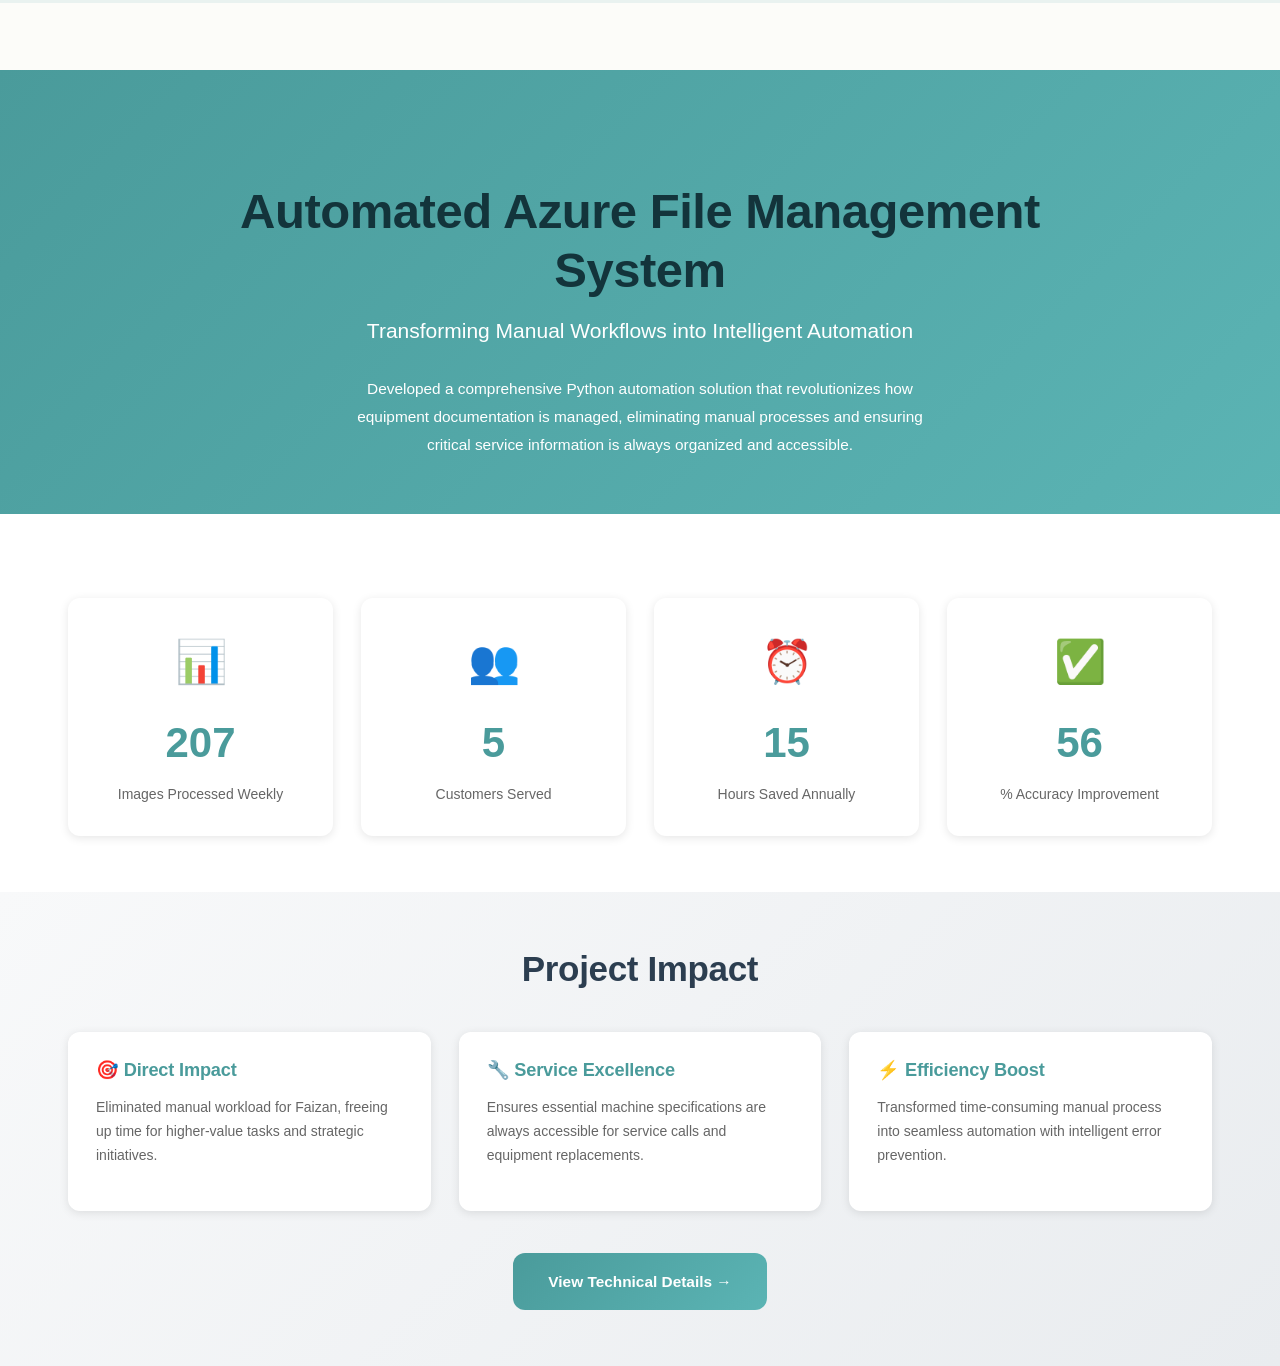
==== azure-automation-showcase/index.html @ 338d159a "Initial commit: Add presentation website files" ====
<!DOCTYPE html>
<html lang="en">
<head>
    <meta charset="UTF-8">
    <meta name="viewport" content="width=device-width, initial-scale=1.0">
    <title>Azure Automation Project - Internship Portfolio</title>
    <link rel="stylesheet" href="style.css">
</head>
<body>

    <!-- Page 1: Project Overview -->
    <main class="page page--overview" id="overview">
        <!-- Hero Section -->
        <section class="hero">
            <div class="container">
                <div class="hero__content">
                    <h1 class="hero__title animate-fade-up">
                        Automated Azure File Management System
                    </h1>
                    <p class="hero__subtitle animate-fade-up delay-1">
                        Transforming Manual Workflows into Intelligent Automation
                    </p>
                    <p class="hero__description animate-fade-up delay-2">
                        Developed a comprehensive Python automation solution that revolutionizes how equipment documentation is managed, eliminating manual processes and ensuring critical service information is always organized and accessible.
                    </p>
                </div>
            </div>
        </section>

        <!-- Metrics Section -->
        <section class="metrics">
            <div class="container">
                <div class="metrics__grid">
                    <div class="metric-card animate-scale-up">
                        <div class="metric-card__icon">📊</div>
                        <div class="metric-card__value" data-target="350">0</div>
                        <div class="metric-card__label">Images Processed Weekly</div>
                    </div>
                    <div class="metric-card animate-scale-up delay-1">
                        <div class="metric-card__icon">👥</div>
                        <div class="metric-card__value" data-target="10">0</div>
                        <div class="metric-card__label">Customers Served</div>
                    </div>
                    <div class="metric-card animate-scale-up delay-2">
                        <div class="metric-card__icon">⏰</div>
                        <div class="metric-card__value" data-target="26">0</div>
                        <div class="metric-card__label">Hours Saved Annually</div>
                    </div>
                    <div class="metric-card animate-scale-up delay-3">
                        <div class="metric-card__icon">✅</div>
                        <div class="metric-card__value" data-target="100">0</div>
                        <div class="metric-card__label">% Accuracy Improvement</div>
                    </div>
                </div>
            </div>
        </section>

        <!-- Project Summary -->
        <section class="summary">
            <div class="container">
                <div class="summary__content">
                    <h2 class="summary__title animate-fade-up">Project Impact</h2>
                    <div class="summary__grid">
                        <div class="impact-card animate-slide-right">
                            <h3>🎯 Direct Impact</h3>
                            <p>Eliminated manual workload for Faizan, freeing up time for higher-value tasks and strategic initiatives.</p>
                        </div>
                        <div class="impact-card animate-slide-right delay-1">
                            <h3>🔧 Service Excellence</h3>
                            <p>Ensures essential machine specifications are always accessible for service calls and equipment replacements.</p>
                        </div>
                        <div class="impact-card animate-slide-right delay-2">
                            <h3>⚡ Efficiency Boost</h3>
                            <p>Transformed time-consuming manual process into seamless automation with intelligent error prevention.</p>
                        </div>
                    </div>
                    <div class="summary__cta">
                        <button class="btn btn--primary btn--lg" data-navigate="technical">
                            View Technical Details →
                        </button>
                    </div>
                </div>
            </div>
        </section>
    </main>

    <!-- Page 2: Technical Details -->
    <main class="page page--technical hidden" id="technical">
        <!-- Technical Implementation -->
        <section class="technical-hero">
            <div class="container">
                <div class="technical-hero__content">
                    <h1 class="technical-hero__title animate-fade-up">
                        Technical Implementation
                    </h1>
                    <p class="technical-hero__subtitle animate-fade-up delay-1">
                        Modern Python automation with Azure integration
                    </p>
                </div>
            </div>
        </section>

        <!-- Process Flow -->
        <section class="process-flow">
            <div class="container">
                <h2 class="section-title animate-fade-up">Automation Workflow</h2>
                <div class="flow-container">
                    <div class="flow-step animate-slide-up" data-step="1">
                        <div class="flow-step__icon">📅</div>
                        <div class="flow-step__content">
                            <h3>Weekly Trigger</h3>
                            <p>Task Scheduler activates Python automation script</p>
                        </div>
                    </div>
                    <div class="flow-arrow animate-fade-in delay-1">↓</div>
                    <div class="flow-step animate-slide-up delay-1" data-step="2">
                        <div class="flow-step__icon">☁️</div>
                        <div class="flow-step__content">
                            <h3>Azure Connection</h3>
                            <p>Secure connection established with Azure storage</p>
                        </div>
                    </div>
                    <div class="flow-arrow animate-fade-in delay-2">↓</div>
                    <div class="flow-step animate-slide-up delay-2" data-step="3">
                        <div class="flow-step__icon">📥</div>
                        <div class="flow-step__content">
                            <h3>Download Process</h3>
                            <p>Equipment images downloaded (300-400 per week)</p>
                        </div>
                    </div>
                    <div class="flow-arrow animate-fade-in delay-3">↓</div>
                    <div class="flow-step animate-slide-up delay-3" data-step="4">
                        <div class="flow-step__icon">🧠</div>
                        <div class="flow-step__content">
                            <h3>Intelligent Sorting</h3>
                            <p>Automated organization by customer (9-10 clients)</p>
                        </div>
                    </div>
                    <div class="flow-arrow animate-fade-in delay-4">↓</div>
                    <div class="flow-step animate-slide-up delay-4" data-step="5">
                        <div class="flow-step__icon">📁</div>
                        <div class="flow-step__content">
                            <h3>G-Drive Upload</h3>
                            <p>Organized upload to customer-specific folders</p>
                        </div>
                    </div>
                </div>
            </div>
        </section>

        <!-- Before vs After -->
        <section class="comparison">
            <div class="container">
                <h2 class="section-title animate-fade-up">Before vs After</h2>
                <div class="comparison__grid">
                    <div class="comparison__card comparison__card--before animate-slide-left">
                        <h3 style="color: #333;">❌ Manual Process</h3>
                        <ul>
                            <li>30 minutes per iteration</li>
                            <li>Prone to human error</li>
                            <li>Consumed valuable time</li>
                            <li>Inconsistent organization</li>
                            <li>Risk of misplaced files</li>
                        </ul>
                    </div>
                    <div class="comparison__arrow animate-fade-in delay-1">→</div>
                    <div class="comparison__card comparison__card--after animate-slide-right delay-1">
                        <h3 style="color: #333;">✅ Automated Solution</h3>
                        <ul>
                            <li>Fully automated process</li>
                            <li>100% accuracy guaranteed</li>
                            <li>26 hours saved annually</li>
                            <li>Consistent file organization</li>
                            <li>Reliable business continuity</li>
                        </ul>
                    </div>
                </div>
            </div>
        </section>

        <!-- Outcomes -->
        <section class="outcomes">
            <div class="container">
                <div class="outcomes__cta">
                    <button class="btn btn--outline btn--lg" data-navigate="overview">
                        ← Back to Overview
                    </button>
                </div>
            </div>
        </section>
    </main>

    <script src="app.js"></script>
</body>
</html>
---- azure-automation-showcase/style.css ----
:root {
  /* Colors */
  --color-background: rgba(252, 252, 249, 1);
  --color-surface: rgba(255, 255, 253, 1);
  --color-text: rgba(19, 52, 59, 1);
  --color-text-secondary: rgba(98, 108, 113, 1);
  --color-primary: rgba(33, 128, 141, 1);
  --color-primary-hover: rgba(29, 116, 128, 1);
  --color-primary-active: rgba(26, 104, 115, 1);
  --color-secondary: rgba(94, 82, 64, 0.12);
  --color-secondary-hover: rgba(94, 82, 64, 0.2);
  --color-secondary-active: rgba(94, 82, 64, 0.25);
  --color-border: rgba(94, 82, 64, 0.2);
  --color-btn-primary-text: rgba(252, 252, 249, 1);
  --color-card-border: rgba(94, 82, 64, 0.12);
  --color-card-border-inner: rgba(94, 82, 64, 0.12);
  --color-error: rgba(192, 21, 47, 1);
  --color-success: rgba(33, 128, 141, 1);
  --color-warning: rgba(168, 75, 47, 1);
  --color-info: rgba(98, 108, 113, 1);
  --color-focus-ring: rgba(33, 128, 141, 0.4);
  --color-select-caret: rgba(19, 52, 59, 0.8);

  /* Common style patterns */
  --focus-ring: 0 0 0 3px var(--color-focus-ring);
  --focus-outline: 2px solid var(--color-primary);
  --status-bg-opacity: 0.15;
  --status-border-opacity: 0.25;
  --select-caret-light: url("data:image/svg+xml,%3Csvg xmlns='http://www.w3.org/2000/svg' width='16' height='16' viewBox='0 0 24 24' fill='none' stroke='%23134252' stroke-width='2' stroke-linecap='round' stroke-linejoin='round'%3E%3Cpolyline points='6 9 12 15 18 9'%3E%3C/polyline%3E%3C/svg%3E");
  --select-caret-dark: url("data:image/svg+xml,%3Csvg xmlns='http://www.w3.org/2000/svg' width='16' height='16' viewBox='0 0 24 24' fill='none' stroke='%23f5f5f5' stroke-width='2' stroke-linecap='round' stroke-linejoin='round'%3E%3Cpolyline points='6 9 12 15 18 9'%3E%3C/polyline%3E%3C/svg%3E");

  /* RGB versions for opacity control */
  --color-success-rgb: 33, 128, 141;
  --color-error-rgb: 192, 21, 47;
  --color-warning-rgb: 168, 75, 47;
  --color-info-rgb: 98, 108, 113;

  /* Typography */
  --font-family-base: "FKGroteskNeue", "Geist", "Inter", -apple-system,
    BlinkMacSystemFont, "Segoe UI", Roboto, sans-serif;
  --font-family-mono: "Berkeley Mono", ui-monospace, SFMono-Regular, Menlo,
    Monaco, Consolas, monospace;
  --font-size-xs: 11px;
  --font-size-sm: 12px;
  --font-size-base: 14px;
  --font-size-md: 14px;
  --font-size-lg: 16px;
  --font-size-xl: 18px;
  --font-size-2xl: 20px;
  --font-size-3xl: 24px;
  --font-size-4xl: 30px;
  --font-weight-normal: 400;
  --font-weight-medium: 500;
  --font-weight-semibold: 550;
  --font-weight-bold: 600;
  --line-height-tight: 1.2;
  --line-height-normal: 1.5;
  --letter-spacing-tight: -0.01em;

  /* Spacing */
  --space-0: 0;
  --space-1: 1px;
  --space-2: 2px;
  --space-4: 4px;
  --space-6: 6px;
  --space-8: 8px;
  --space-10: 10px;
  --space-12: 12px;
  --space-16: 16px;
  --space-20: 20px;
  --space-24: 24px;
  --space-32: 32px;

  /* Border Radius */
  --radius-sm: 6px;
  --radius-base: 8px;
  --radius-md: 10px;
  --radius-lg: 12px;
  --radius-full: 9999px;

  /* Shadows */
  --shadow-xs: 0 1px 2px rgba(0, 0, 0, 0.02);
  --shadow-sm: 0 1px 3px rgba(0, 0, 0, 0.04), 0 1px 2px rgba(0, 0, 0, 0.02);
  --shadow-md: 0 4px 6px -1px rgba(0, 0, 0, 0.04),
    0 2px 4px -1px rgba(0, 0, 0, 0.02);
  --shadow-lg: 0 10px 15px -3px rgba(0, 0, 0, 0.04),
    0 4px 6px -2px rgba(0, 0, 0, 0.02);
  --shadow-inset-sm: inset 0 1px 0 rgba(255, 255, 255, 0.15),
    inset 0 -1px 0 rgba(0, 0, 0, 0.03);

  /* Animation */
  --duration-fast: 150ms;
  --duration-normal: 250ms;
  --ease-standard: cubic-bezier(0.16, 1, 0.3, 1);

  /* Layout */
  --container-sm: 640px;
  --container-md: 768px;
  --container-lg: 1024px;
  --container-xl: 1280px;
}

/* Dark mode colors */
@media (prefers-color-scheme: dark) {
  :root {
    --color-background: rgba(31, 33, 33, 1);
    --color-surface: rgba(38, 40, 40, 1);
    --color-text: rgba(245, 245, 245, 1);
    --color-text-secondary: rgba(167, 169, 169, 0.7);
    --color-primary: rgba(50, 184, 198, 1);
    --color-primary-hover: rgba(45, 166, 178, 1);
    --color-primary-active: rgba(41, 150, 161, 1);
    --color-secondary: rgba(119, 124, 124, 0.15);
    --color-secondary-hover: rgba(119, 124, 124, 0.25);
    --color-secondary-active: rgba(119, 124, 124, 0.3);
    --color-border: rgba(119, 124, 124, 0.3);
    --color-error: rgba(255, 84, 89, 1);
    --color-success: rgba(50, 184, 198, 1);
    --color-warning: rgba(230, 129, 97, 1);
    --color-info: rgba(167, 169, 169, 1);
    --color-focus-ring: rgba(50, 184, 198, 0.4);
    --color-btn-primary-text: rgba(19, 52, 59, 1);
    --color-card-border: rgba(119, 124, 124, 0.2);
    --color-card-border-inner: rgba(119, 124, 124, 0.15);
    --shadow-inset-sm: inset 0 1px 0 rgba(255, 255, 255, 0.1),
      inset 0 -1px 0 rgba(0, 0, 0, 0.15);
    --button-border-secondary: rgba(119, 124, 124, 0.2);
    --color-border-secondary: rgba(119, 124, 124, 0.2);
    --color-select-caret: rgba(245, 245, 245, 0.8);

    /* Common style patterns - updated for dark mode */
    --focus-ring: 0 0 0 3px var(--color-focus-ring);
    --focus-outline: 2px solid var(--color-primary);
    --status-bg-opacity: 0.15;
    --status-border-opacity: 0.25;
    --select-caret-light: url("data:image/svg+xml,%3Csvg xmlns='http://www.w3.org/2000/svg' width='16' height='16' viewBox='0 0 24 24' fill='none' stroke='%23134252' stroke-width='2' stroke-linecap='round' stroke-linejoin='round'%3E%3Cpolyline points='6 9 12 15 18 9'%3E%3C/polyline%3E%3C/svg%3E");
    --select-caret-dark: url("data:image/svg+xml,%3Csvg xmlns='http://www.w3.org/2000/svg' width='16' height='16' viewBox='0 0 24 24' fill='none' stroke='%23f5f5f5' stroke-width='2' stroke-linecap='round' stroke-linejoin='round'%3E%3Cpolyline points='6 9 12 15 18 9'%3E%3C/polyline%3E%3C/svg%3E");

    /* RGB versions for dark mode */
    --color-success-rgb: 50, 184, 198;
    --color-error-rgb: 255, 84, 89;
    --color-warning-rgb: 230, 129, 97;
    --color-info-rgb: 167, 169, 169;
  }
}

/* Data attribute for manual theme switching */
[data-color-scheme="dark"] {
  --color-background: rgba(31, 33, 33, 1);
  --color-surface: rgba(38, 40, 40, 1);
  --color-text: rgba(245, 245, 245, 1);
  --color-text-secondary: rgba(167, 169, 169, 0.7);
  --color-primary: rgba(50, 184, 198, 1);
  --color-primary-hover: rgba(45, 166, 178, 1);
  --color-primary-active: rgba(41, 150, 161, 1);
  --color-secondary: rgba(119, 124, 124, 0.15);
  --color-secondary-hover: rgba(119, 124, 124, 0.25);
  --color-secondary-active: rgba(119, 124, 124, 0.3);
  --color-border: rgba(119, 124, 124, 0.3);
  --color-error: rgba(255, 84, 89, 1);
  --color-success: rgba(50, 184, 198, 1);
  --color-warning: rgba(230, 129, 97, 1);
  --color-info: rgba(167, 169, 169, 1);
  --color-focus-ring: rgba(50, 184, 198, 0.4);
  --color-btn-primary-text: rgba(19, 52, 59, 1);
  --color-card-border: rgba(119, 124, 124, 0.15);
  --color-card-border-inner: rgba(119, 124, 124, 0.15);
  --shadow-inset-sm: inset 0 1px 0 rgba(255, 255, 255, 0.1),
    inset 0 -1px 0 rgba(0, 0, 0, 0.15);
  --color-border-secondary: rgba(119, 124, 124, 0.2);
  --color-select-caret: rgba(245, 245, 245, 0.8);

  /* Common style patterns - updated for dark mode */
  --focus-ring: 0 0 0 3px var(--color-focus-ring);
  --focus-outline: 2px solid var(--color-primary);
  --status-bg-opacity: 0.15;
  --status-border-opacity: 0.25;
  --select-caret-light: url("data:image/svg+xml,%3Csvg xmlns='http://www.w3.org/2000/svg' width='16' height='16' viewBox='0 0 24 24' fill='none' stroke='%23134252' stroke-width='2' stroke-linecap='round' stroke-linejoin='round'%3E%3Cpolyline points='6 9 12 15 18 9'%3E%3C/polyline%3E%3C/svg%3E");
  --select-caret-dark: url("data:image/svg+xml,%3Csvg xmlns='http://www.w3.org/2000/svg' width='16' height='16' viewBox='0 0 24 24' fill='none' stroke='%23f5f5f5' stroke-width='2' stroke-linecap='round' stroke-linejoin='round'%3E%3Cpolyline points='6 9 12 15 18 9'%3E%3C/polyline%3E%3C/svg%3E");

  /* RGB versions for dark mode */
  --color-success-rgb: 50, 184, 198;
  --color-error-rgb: 255, 84, 89;
  --color-warning-rgb: 230, 129, 97;
  --color-info-rgb: 167, 169, 169;
}

[data-color-scheme="light"] {
  --color-background: rgba(252, 252, 249, 1);
  --color-surface: rgba(255, 255, 253, 1);
  --color-text: rgba(19, 52, 59, 1);
  --color-text-secondary: rgba(98, 108, 113, 1);
  --color-primary: rgba(33, 128, 141, 1);
  --color-primary-hover: rgba(29, 116, 128, 1);
  --color-primary-active: rgba(26, 104, 115, 1);
  --color-secondary: rgba(94, 82, 64, 0.12);
  --color-secondary-hover: rgba(94, 82, 64, 0.2);
  --color-secondary-active: rgba(94, 82, 64, 0.25);
  --color-border: rgba(94, 82, 64, 0.2);
  --color-btn-primary-text: rgba(252, 252, 249, 1);
  --color-card-border: rgba(94, 82, 64, 0.12);
  --color-card-border-inner: rgba(94, 82, 64, 0.12);
  --color-error: rgba(192, 21, 47, 1);
  --color-success: rgba(33, 128, 141, 1);
  --color-warning: rgba(168, 75, 47, 1);
  --color-info: rgba(98, 108, 113, 1);
  --color-focus-ring: rgba(33, 128, 141, 0.4);

  /* RGB versions for light mode */
  --color-success-rgb: 33, 128, 141;
  --color-error-rgb: 192, 21, 47;
  --color-warning-rgb: 168, 75, 47;
  --color-info-rgb: 98, 108, 113;
}

/* Base styles */
html {
  font-size: var(--font-size-base);
  font-family: var(--font-family-base);
  line-height: var(--line-height-normal);
  color: var(--color-text);
  background-color: var(--color-background);
  -webkit-font-smoothing: antialiased;
  box-sizing: border-box;
}

body {
  margin: 0;
  padding: 0;
}

*,
*::before,
*::after {
  box-sizing: inherit;
}

/* Typography */
h1,
h2,
h3,
h4,
h5,
h6 {
  margin: 0;
  font-weight: var(--font-weight-semibold);
  line-height: var(--line-height-tight);
  color: var(--color-text);
  letter-spacing: var(--letter-spacing-tight);
}

h1 {
  font-size: var(--font-size-4xl);
}
h2 {
  font-size: var(--font-size-3xl);
}
h3 {
  font-size: var(--font-size-2xl);
}
h4 {
  font-size: var(--font-size-xl);
}
h5 {
  font-size: var(--font-size-lg);
}
h6 {
  font-size: var(--font-size-md);
}

p {
  margin: 0 0 var(--space-16) 0;
}

a {
  color: var(--color-primary);
  text-decoration: none;
  transition: color var(--duration-fast) var(--ease-standard);
}

a:hover {
  color: var(--color-primary-hover);
}

code,
pre {
  font-family: var(--font-family-mono);
  font-size: calc(var(--font-size-base) * 0.95);
  background-color: var(--color-secondary);
  border-radius: var(--radius-sm);
}

code {
  padding: var(--space-1) var(--space-4);
}

pre {
  padding: var(--space-16);
  margin: var(--space-16) 0;
  overflow: auto;
  border: 1px solid var(--color-border);
}

pre code {
  background: none;
  padding: 0;
}

/* Buttons */
.btn {
  display: inline-flex;
  align-items: center;
  justify-content: center;
  padding: var(--space-8) var(--space-16);
  border-radius: var(--radius-base);
  font-size: var(--font-size-base);
  font-weight: 500;
  line-height: 1.5;
  cursor: pointer;
  transition: all var(--duration-normal) var(--ease-standard);
  border: none;
  text-decoration: none;
  position: relative;
}

.btn:focus-visible {
  outline: none;
  box-shadow: var(--focus-ring);
}

.btn--primary {
  background: var(--color-primary);
  color: var(--color-btn-primary-text);
}

.btn--primary:hover {
  background: var(--color-primary-hover);
}

.btn--primary:active {
  background: var(--color-primary-active);
}

.btn--secondary {
  background: var(--color-secondary);
  color: var(--color-text);
}

.btn--secondary:hover {
  background: var(--color-secondary-hover);
}

.btn--secondary:active {
  background: var(--color-secondary-active);
}

.btn--outline {
  background: transparent;
  border: 1px solid var(--color-border);
  color: var(--color-text);
}

.btn--outline:hover {
  background: var(--color-secondary);
}

.btn--sm {
  padding: var(--space-4) var(--space-12);
  font-size: var(--font-size-sm);
  border-radius: var(--radius-sm);
}

.btn--lg {
  padding: var(--space-10) var(--space-20);
  font-size: var(--font-size-lg);
  border-radius: var(--radius-md);
}

.btn--full-width {
  width: 100%;
}

.btn:disabled {
  opacity: 0.5;
  cursor: not-allowed;
}

/* Form elements */
.form-control {
  display: block;
  width: 100%;
  padding: var(--space-8) var(--space-12);
  font-size: var(--font-size-md);
  line-height: 1.5;
  color: var(--color-text);
  background-color: var(--color-surface);
  border: 1px solid var(--color-border);
  border-radius: var(--radius-base);
  transition: border-color var(--duration-fast) var(--ease-standard),
    box-shadow var(--duration-fast) var(--ease-standard);
}

textarea.form-control {
  font-family: var(--font-family-base);
  font-size: var(--font-size-base);
}

select.form-control {
  padding: var(--space-8) var(--space-12);
  -webkit-appearance: none;
  -moz-appearance: none;
  appearance: none;
  background-image: var(--select-caret-light);
  background-repeat: no-repeat;
  background-position: right var(--space-12) center;
  background-size: 16px;
  padding-right: var(--space-32);
}

/* Add a dark mode specific caret */
@media (prefers-color-scheme: dark) {
  select.form-control {
    background-image: var(--select-caret-dark);
  }
}

/* Also handle data-color-scheme */
[data-color-scheme="dark"] select.form-control {
  background-image: var(--select-caret-dark);
}

[data-color-scheme="light"] select.form-control {
  background-image: var(--select-caret-light);
}

.form-control:focus {
  border-color: var(--color-primary);
  outline: var(--focus-outline);
}

.form-label {
  display: block;
  margin-bottom: var(--space-8);
  font-weight: var(--font-weight-medium);
  font-size: var(--font-size-sm);
}

.form-group {
  margin-bottom: var(--space-16);
}

/* Card component */
.card {
  background-color: var(--color-surface);
  border-radius: var(--radius-lg);
  border: 1px solid var(--color-card-border);
  box-shadow: var(--shadow-sm);
  overflow: hidden;
  transition: box-shadow var(--duration-normal) var(--ease-standard);
}

.card:hover {
  box-shadow: var(--shadow-md);
}

.card__body {
  padding: var(--space-16);
}

.card__header,
.card__footer {
  padding: var(--space-16);
  border-bottom: 1px solid var(--color-card-border-inner);
}

/* Status indicators - simplified with CSS variables */
.status {
  display: inline-flex;
  align-items: center;
  padding: var(--space-6) var(--space-12);
  border-radius: var(--radius-full);
  font-weight: var(--font-weight-medium);
  font-size: var(--font-size-sm);
}

.status--success {
  background-color: rgba(
    var(--color-success-rgb, 33, 128, 141),
    var(--status-bg-opacity)
  );
  color: var(--color-success);
  border: 1px solid
    rgba(var(--color-success-rgb, 33, 128, 141), var(--status-border-opacity));
}

.status--error {
  background-color: rgba(
    var(--color-error-rgb, 192, 21, 47),
    var(--status-bg-opacity)
  );
  color: var(--color-error);
  border: 1px solid
    rgba(var(--color-error-rgb, 192, 21, 47), var(--status-border-opacity));
}

.status--warning {
  background-color: rgba(
    var(--color-warning-rgb, 168, 75, 47),
    var(--status-bg-opacity)
  );
  color: var(--color-warning);
  border: 1px solid
    rgba(var(--color-warning-rgb, 168, 75, 47), var(--status-border-opacity));
}

.status--info {
  background-color: rgba(
    var(--color-info-rgb, 98, 108, 113),
    var(--status-bg-opacity)
  );
  color: var(--color-info);
  border: 1px solid
    rgba(var(--color-info-rgb, 98, 108, 113), var(--status-border-opacity));
}

/* Container layout */
.container {
  width: 100%;
  margin-right: auto;
  margin-left: auto;
  padding-right: var(--space-16);
  padding-left: var(--space-16);
}

@media (min-width: 640px) {
  .container {
    max-width: var(--container-sm);
  }
}
@media (min-width: 768px) {
  .container {
    max-width: var(--container-md);
  }
}
@media (min-width: 1024px) {
  .container {
    max-width: var(--container-lg);
  }
}
@media (min-width: 1280px) {
  .container {
    max-width: var(--container-xl);
  }
}

/* Utility classes */
.flex {
  display: flex;
}
.flex-col {
  flex-direction: column;
}
.items-center {
  align-items: center;
}
.justify-center {
  justify-content: center;
}
.justify-between {
  justify-content: space-between;
}
.gap-4 {
  gap: var(--space-4);
}
.gap-8 {
  gap: var(--space-8);
}
.gap-16 {
  gap: var(--space-16);
}

.m-0 {
  margin: 0;
}
.mt-8 {
  margin-top: var(--space-8);
}
.mb-8 {
  margin-bottom: var(--space-8);
}
.mx-8 {
  margin-left: var(--space-8);
  margin-right: var(--space-8);
}
.my-8 {
  margin-top: var(--space-8);
  margin-bottom: var(--space-8);
}

.p-0 {
  padding: 0;
}
.py-8 {
  padding-top: var(--space-8);
  padding-bottom: var(--space-8);
}
.px-8 {
  padding-left: var(--space-8);
  padding-right: var(--space-8);
}
.py-16 {
  padding-top: var(--space-16);
  padding-bottom: var(--space-16);
}
.px-16 {
  padding-left: var(--space-16);
  padding-right: var(--space-16);
}

.block {
  display: block;
}
.hidden {
  display: none;
}

/* Accessibility */
.sr-only {
  position: absolute;
  width: 1px;
  height: 1px;
  padding: 0;
  margin: -1px;
  overflow: hidden;
  clip: rect(0, 0, 0, 0);
  white-space: nowrap;
  border-width: 0;
}

:focus-visible {
  outline: var(--focus-outline);
  outline-offset: 2px;
}

/* Dark mode specifics */
[data-color-scheme="dark"] .btn--outline {
  border: 1px solid var(--color-border-secondary);
}

@font-face {
  font-family: 'FKGroteskNeue';
  src: url('https://r2cdn.perplexity.ai/fonts/FKGroteskNeue.woff2')
    format('woff2');
}

/* Base styles and animations */
* {
    margin: 0;
    padding: 0;
    box-sizing: border-box;
}

body {
    font-family: -apple-system, BlinkMacSystemFont, 'Segoe UI', Roboto, sans-serif;
    line-height: 1.6;
    color: var(--color-text);
    background: linear-gradient(135deg, #f5f7fa 0%, #c3cfe2 100%);
    overflow-x: hidden;
}

:root {
    --primary-color: #4a9b9b;
    --secondary-color: #5bb4b4;
    --accent-color: #67c3c3;
    --text-dark: #2c3e50;
    --text-light: #666;
    --white: #ffffff;
    --shadow-light: 0 2px 10px rgba(0,0,0,0.1);
    --shadow-medium: 0 4px 20px rgba(0,0,0,0.15);
    --shadow-heavy: 0 8px 30px rgba(0,0,0,0.2);
    --border-radius: 12px;
    --transition: all 0.3s cubic-bezier(0.4, 0, 0.2, 1);
}

/* Navigation */
.nav {
    position: fixed;
    top: 0;
    left: 0;
    right: 0;
    background: rgba(255, 255, 255, 0.95);
    backdrop-filter: blur(10px);
    z-index: 1000;
    border-bottom: 1px solid rgba(74, 155, 155, 0.1);
}

.nav__content {
    display: flex;
    justify-content: space-between;
    align-items: center;
    padding: 1rem 0;
}

.nav__brand {
    font-size: 1.5rem;
    font-weight: 700;
    color: var(--primary-color);
}

.nav__links {
    display: flex;
    gap: 2rem;
}

.nav__link {
    text-decoration: none;
    color: var(--text-light);
    font-weight: 500;
    transition: var(--transition);
    padding: 0.5rem 1rem;
    border-radius: 8px;
}

.nav__link:hover,
.nav__link.active {
    color: var(--primary-color);
    background: rgba(74, 155, 155, 0.1);
}

/* Container */
.container {
    max-width: 1200px;
    margin: 0 auto;
    padding: 0 2rem;
}

/* Page transitions */
.page {
    min-height: 100vh;
    opacity: 1;
    transition: var(--transition);
}

.page.hidden {
    display: none;
}

/* Hero Section */
.hero {
    padding: 8rem 0 4rem;
    text-align: center;
    background: linear-gradient(135deg, var(--primary-color) 0%, var(--secondary-color) 100%);
    color: var(--white);
    margin-top: 70px;
}

.hero__content {
    max-width: 800px;
    margin: 0 auto;
}

.hero__title {
    font-size: 3.5rem;
    font-weight: 700;
    margin-bottom: 1rem;
    line-height: 1.2;
}

.hero__subtitle {
    font-size: 1.5rem;
    font-weight: 300;
    margin-bottom: 2rem;
    opacity: 0.9;
}

.hero__description {
    font-size: 1.1rem;
    line-height: 1.8;
    opacity: 0.9;
    max-width: 600px;
    margin: 0 auto;
}

/* Metrics Section */
.metrics {
    padding: 4rem 0;
    background: var(--white);
}

.metrics__grid {
    display: grid;
    grid-template-columns: repeat(auto-fit, minmax(250px, 1fr));
    gap: 2rem;
    margin-top: 2rem;
}

.metric-card {
    background: var(--white);
    padding: 2rem;
    border-radius: var(--border-radius);
    text-align: center;
    box-shadow: var(--shadow-light);
    transition: var(--transition);
    border: 2px solid transparent;
}

.metric-card:hover {
    transform: translateY(-5px);
    box-shadow: var(--shadow-medium);
    border-color: var(--accent-color);
}

.metric-card__icon {
    font-size: 3rem;
    margin-bottom: 1rem;
}

.metric-card__value {
    font-size: 3rem;
    font-weight: 700;
    color: var(--primary-color);
    margin-bottom: 0.5rem;
}

.metric-card__label {
    font-size: 1rem;
    color: var(--text-light);
    font-weight: 500;
}

/* Summary Section */
.summary {
    padding: 4rem 0;
    background: linear-gradient(135deg, #f8f9fa 0%, #e9ecef 100%);
}

.summary__title {
    text-align: center;
    font-size: 2.5rem;
    color: var(--text-dark);
    margin-bottom: 3rem;
}

.summary__grid {
    display: grid;
    grid-template-columns: repeat(auto-fit, minmax(300px, 1fr));
    gap: 2rem;
    margin-bottom: 3rem;
}

.impact-card {
    background: var(--white);
    padding: 2rem;
    border-radius: var(--border-radius);
    box-shadow: var(--shadow-light);
    transition: var(--transition);
}

.impact-card:hover {
    transform: translateY(-3px);
    box-shadow: var(--shadow-medium);
}

.impact-card h3 {
    font-size: 1.3rem;
    color: var(--primary-color);
    margin-bottom: 1rem;
}

.impact-card p {
    color: var(--text-light);
    line-height: 1.7;
}

.summary__cta {
    text-align: center;
}

/* Buttons */
.btn {
    display: inline-block;
    padding: 1rem 2rem;
    border: none;
    border-radius: var(--border-radius);
    font-size: 1rem;
    font-weight: 600;
    text-decoration: none;
    cursor: pointer;
    transition: var(--transition);
    text-align: center;
}

.btn--primary {
    background: linear-gradient(135deg, var(--primary-color) 0%, var(--secondary-color) 100%);
    color: var(--white);
}

.btn--primary:hover {
    transform: translateY(-2px);
    box-shadow: var(--shadow-medium);
}

.btn--outline {
    background: transparent;
    color: var(--primary-color);
    border: 2px solid var(--primary-color);
}

.btn--outline:hover {
    background: var(--primary-color);
    color: var(--white);
}

.btn--lg {
    padding: 1.2rem 2.5rem;
    font-size: 1.1rem;
}

/* Technical Page */
.technical-hero {
    padding: 6rem 0 3rem;
    text-align: center;
    background: linear-gradient(135deg, var(--secondary-color) 0%, var(--accent-color) 100%);
    color: var(--white);
    margin-top: 70px;
}

.technical-hero__title {
    font-size: 3rem;
    font-weight: 700;
    margin-bottom: 1rem;
}

.technical-hero__subtitle {
    font-size: 1.3rem;
    opacity: 0.9;
}

/* Process Flow */
.process-flow {
    padding: 4rem 0;
    background: var(--white);
}

.section-title {
    text-align: center;
    font-size: 2.5rem;
    color: var(--text-dark);
    margin-bottom: 3rem;
}

.flow-container {
    display: flex;
    flex-direction: column;
    align-items: center;
    gap: 1rem;
    max-width: 600px;
    margin: 0 auto;
}

.flow-step {
    display: flex;
    align-items: center;
    gap: 1.5rem;
    background: var(--white);
    padding: 1.5rem;
    border-radius: var(--border-radius);
    box-shadow: var(--shadow-light);
    width: 100%;
    transition: var(--transition);
}

.flow-step:hover {
    transform: translateX(10px);
    box-shadow: var(--shadow-medium);
}

.flow-step__icon {
    font-size: 2rem;
    background: linear-gradient(135deg, var(--primary-color) 0%, var(--secondary-color) 100%);
    color: var(--white);
    width: 60px;
    height: 60px;
    border-radius: 50%;
    display: flex;
    align-items: center;
    justify-content: center;
    flex-shrink: 0;
}

.flow-step__content h3 {
    color: var(--primary-color);
    margin-bottom: 0.5rem;
    font-size: 1.2rem;
}

.flow-step__content p {
    color: var(--text-light);
    margin: 0;
}

.flow-arrow {
    font-size: 2rem;
    color: var(--primary-color);
    margin: 0.5rem 0;
}

/* Comparison Section */
.comparison {
    padding: 4rem 0;
    background: linear-gradient(135deg, #f8f9fa 0%, #e9ecef 100%);
}

.comparison__grid {
    display: grid;
    grid-template-columns: 1fr auto 1fr;
    gap: 2rem;
    align-items: center;
    margin-top: 2rem;
}

.comparison__card {
    background: var(--white);
    padding: 2rem;
    border-radius: var(--border-radius);
    box-shadow: var(--shadow-light);
    transition: var(--transition);
}

.comparison__card:hover {
    transform: translateY(-5px);
    box-shadow: var(--shadow-medium);
}

.comparison__card--before {
    border-left: 4px solid #e74c3c;
}

.comparison__card--after {
    border-left: 4px solid var(--primary-color);
}

.comparison__card h3 {
    margin-bottom: 1rem;
    font-size: 1.3rem;
}

.comparison__card ul {
    list-style: none;
}

.comparison__card li {
    margin-bottom: 0.5rem;
    color: var(--text-light);
}

.comparison__arrow {
    font-size: 2.5rem;
    color: var(--primary-color);
    text-align: center;
}

/* Outcomes Section */
.outcomes {
    padding: 4rem 0;
    background: var(--white);
}

.outcomes__grid {
    display: grid;
    grid-template-columns: repeat(auto-fit, minmax(250px, 1fr));
    gap: 2rem;
    margin-top: 2rem;
    margin-bottom: 3rem;
}

.outcome-item {
    text-align: center;
    padding: 2rem;
    background: linear-gradient(135deg, rgba(74, 155, 155, 0.05) 0%, rgba(103, 195, 195, 0.05) 100%);
    border-radius: var(--border-radius);
    transition: var(--transition);
}

.outcome-item:hover {
    transform: translateY(-3px);
    background: linear-gradient(135deg, rgba(74, 155, 155, 0.1) 0%, rgba(103, 195, 195, 0.1) 100%);
}

.outcome-item__icon {
    font-size: 3rem;
    margin-bottom: 1rem;
}

.outcome-item h3 {
    color: var(--primary-color);
    margin-bottom: 1rem;
    font-size: 1.2rem;
}

.outcome-item p {
    color: var(--text-light);
    line-height: 1.6;
}

.outcomes__cta {
    text-align: center;
}

/* Animations */
@keyframes fadeUp {
    from {
        opacity: 0;
        transform: translateY(30px);
    }
    to {
        opacity: 1;
        transform: translateY(0);
    }
}

@keyframes scaleUp {
    from {
        opacity: 0;
        transform: scale(0.8);
    }
    to {
        opacity: 1;
        transform: scale(1);
    }
}

@keyframes slideRight {
    from {
        opacity: 0;
        transform: translateX(-30px);
    }
    to {
        opacity: 1;
        transform: translateX(0);
    }
}

@keyframes slideLeft {
    from {
        opacity: 0;
        transform: translateX(30px);
    }
    to {
        opacity: 1;
        transform: translateX(0);
    }
}

@keyframes slideUp {
    from {
        opacity: 0;
        transform: translateY(20px);
    }
    to {
        opacity: 1;
        transform: translateY(0);
    }
}

@keyframes fadeIn {
    from {
        opacity: 0;
    }
    to {
        opacity: 1;
    }
}

/* Animation classes */
.animate-fade-up {
    opacity: 0;
    animation: fadeUp 0.8s ease-out forwards;
}

.animate-scale-up {
    opacity: 0;
    animation: scaleUp 0.6s ease-out forwards;
}

.animate-slide-right {
    opacity: 0;
    animation: slideRight 0.8s ease-out forwards;
}

.animate-slide-left {
    opacity: 0;
    animation: slideLeft 0.8s ease-out forwards;
}

.animate-slide-up {
    opacity: 0;
    animation: slideUp 0.6s ease-out forwards;
}

.animate-fade-in {
    opacity: 0;
    animation: fadeIn 0.6s ease-out forwards;
}

/* Animation delays */
.delay-1 {
    animation-delay: 0.2s;
}

.delay-2 {
    animation-delay: 0.4s;
}

.delay-3 {
    animation-delay: 0.6s;
}

.delay-4 {
    animation-delay: 0.8s;
}

/* Responsive Design */
@media (max-width: 768px) {
    .hero__title {
        font-size: 2.5rem;
    }
    
    .hero__subtitle {
        font-size: 1.2rem;
    }
    
    .container {
        padding: 0 1rem;
    }
    
    .metrics__grid {
        grid-template-columns: repeat(auto-fit, minmax(200px, 1fr));
        gap: 1rem;
    }
    
    .summary__grid {
        grid-template-columns: 1fr;
        gap: 1.5rem;
    }
    
    .comparison__grid {
        grid-template-columns: 1fr;
        gap: 1rem;
    }
    
    .comparison__arrow {
        transform: rotate(90deg);
    }
    
    .flow-step {
        flex-direction: column;
        text-align: center;
    }
    
    .nav__links {
        gap: 1rem;
    }
    
    .section-title {
        font-size: 2rem;
    }
}

@media (max-width: 480px) {
    .hero {
        padding: 6rem 0 3rem;
    }
    
    .hero__title {
        font-size: 2rem;
    }
    
    .technical-hero__title {
        font-size: 2rem;
    }
    
    .metric-card__value {
        font-size: 2rem;
    }
    
    .btn {
        padding: 0.8rem 1.5rem;
        font-size: 0.9rem;
    }
}

/* Smooth scrolling */
html {
    scroll-behavior: smooth;
}
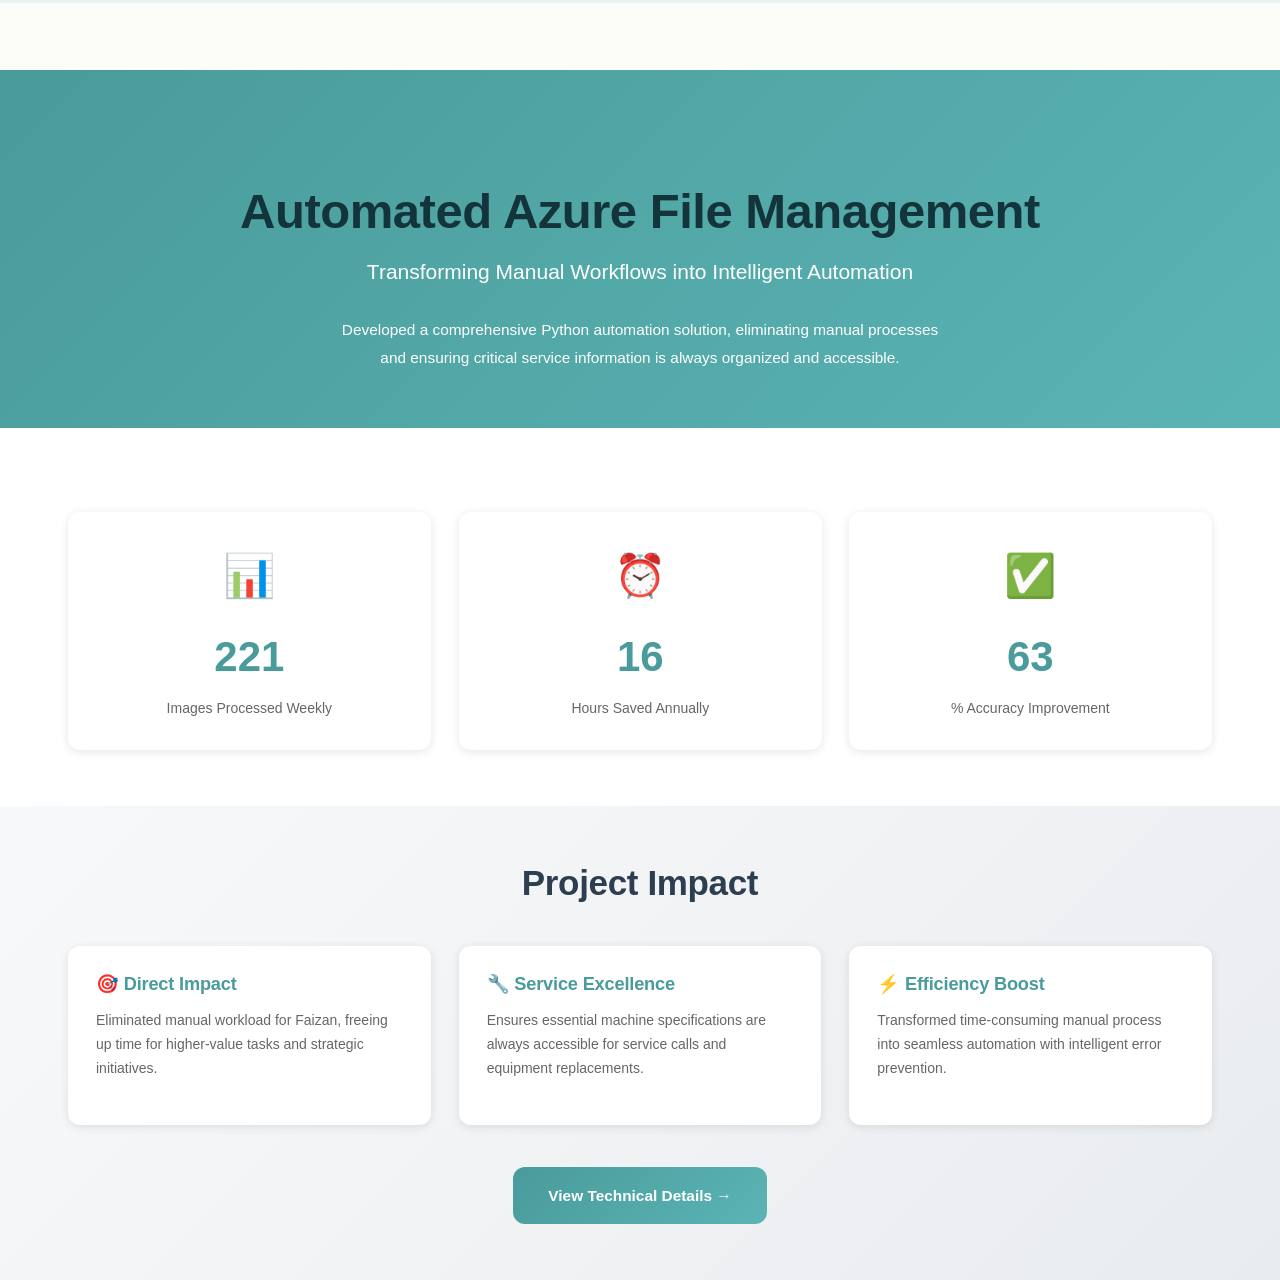
==== commit 3ba837ad: "feat: Update presentation content and layout - Changed 'July' to 'Jul' in hero date animation - Reor" ====
--- a/azure-automation-showcase/index.html
+++ b/azure-automation-showcase/index.html
@@ -15,13 +15,13 @@
             <div class="container">
                 <div class="hero__content">
                     <h1 class="hero__title animate-fade-up">
-                        Automated Azure File Management System
+                        Automated Azure File Management
                     </h1>
                     <p class="hero__subtitle animate-fade-up delay-1">
                         Transforming Manual Workflows into Intelligent Automation
                     </p>
                     <p class="hero__description animate-fade-up delay-2">
-                        Developed a comprehensive Python automation solution that revolutionizes how equipment documentation is managed, eliminating manual processes and ensuring critical service information is always organized and accessible.
+                        Developed a comprehensive Python automation solution, eliminating manual processes and ensuring critical service information is always organized and accessible.
                     </p>
                 </div>
             </div>
@@ -35,11 +35,6 @@
                         <div class="metric-card__icon">📊</div>
                         <div class="metric-card__value" data-target="350">0</div>
                         <div class="metric-card__label">Images Processed Weekly</div>
-                    </div>
-                    <div class="metric-card animate-scale-up delay-1">
-                        <div class="metric-card__icon">👥</div>
-                        <div class="metric-card__value" data-target="10">0</div>
-                        <div class="metric-card__label">Customers Served</div>
                     </div>
                     <div class="metric-card animate-scale-up delay-2">
                         <div class="metric-card__icon">⏰</div>
